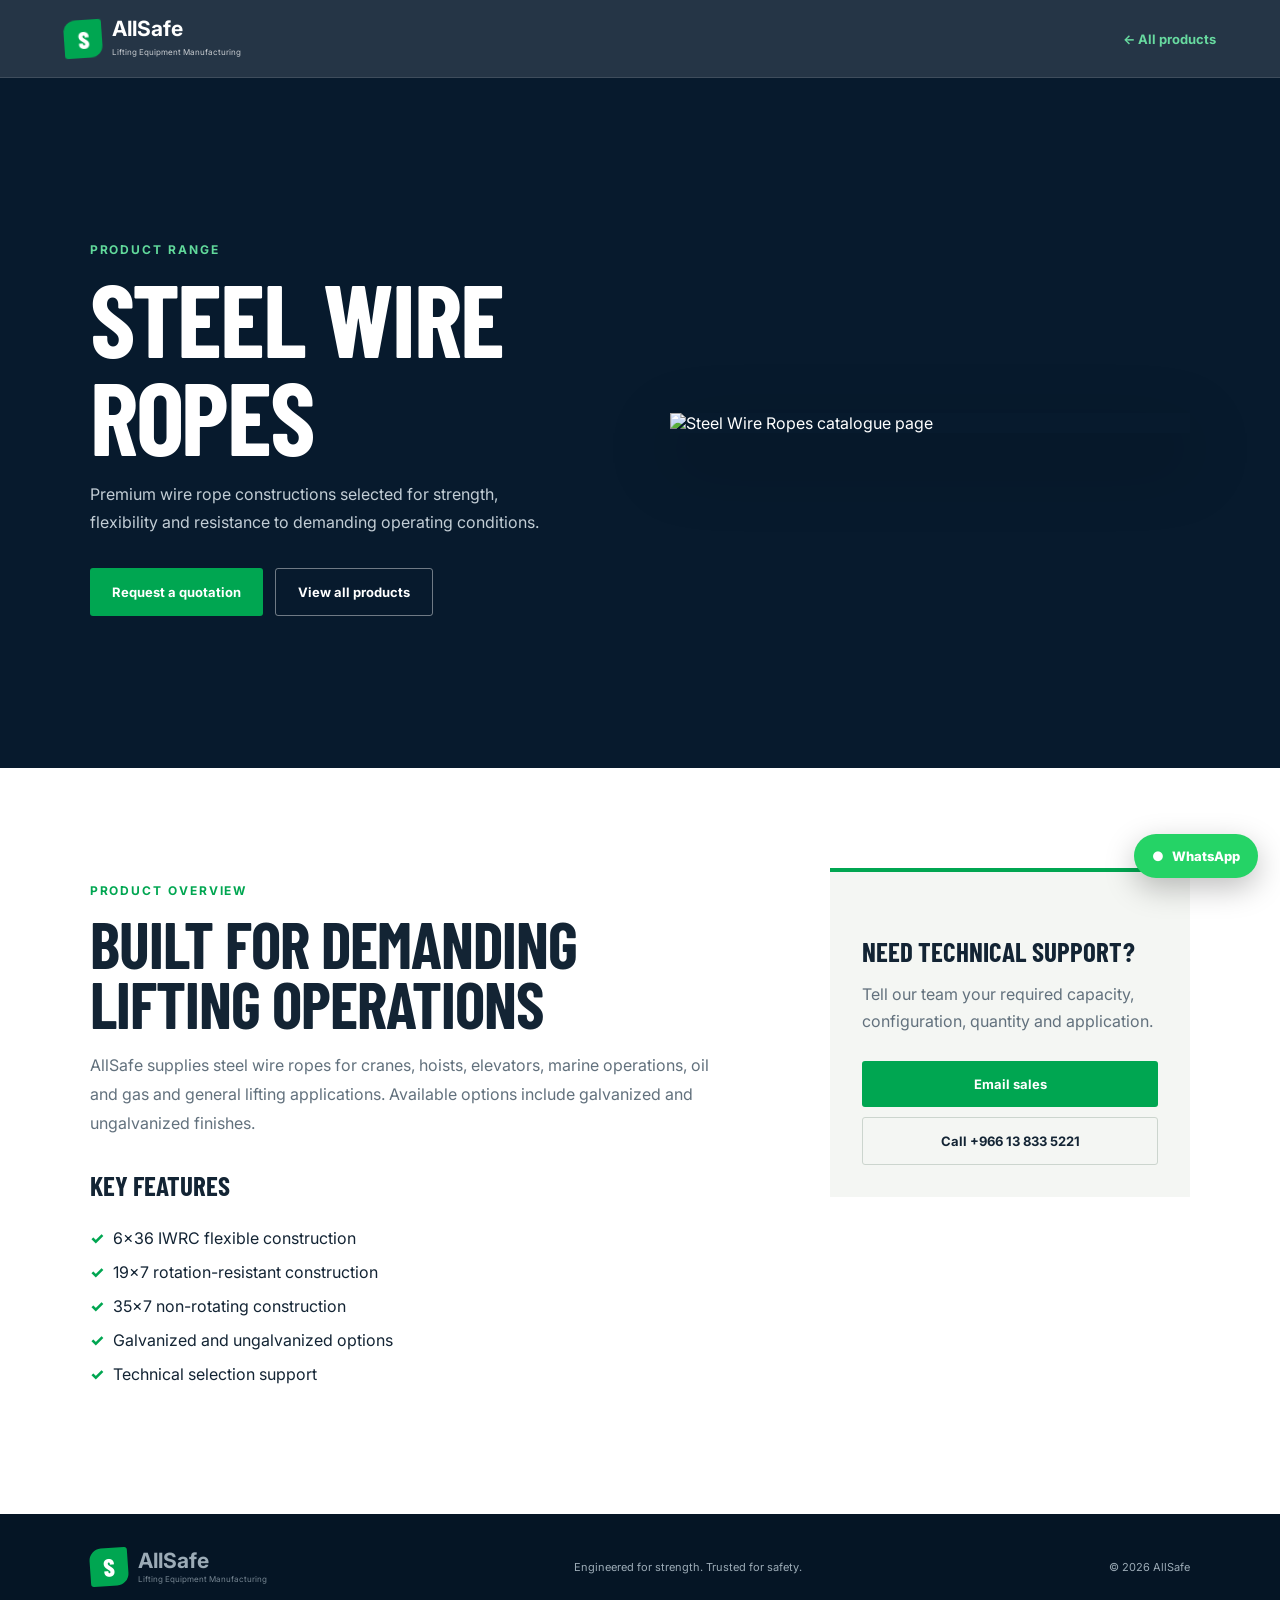
==== product.html @ eb5716b5 "Add files via upload" ====
<!doctype html><html lang="en"><head><meta charset="utf-8"><meta name="viewport" content="width=device-width,initial-scale=1"><meta name="description" content="AllSafe certified lifting equipment product details"><link rel="canonical" href="https://www.allsafefactory.net/product.html"><title>Product | AllSafe</title><link rel="preconnect" href="https://fonts.googleapis.com"><link rel="preconnect" href="https://fonts.gstatic.com" crossorigin><link href="https://fonts.googleapis.com/css2?family=Barlow+Condensed:wght@600;700;800&family=Inter:wght@400;500;600;700&display=swap" rel="stylesheet"><link rel="stylesheet" href="styles.css"><link rel="stylesheet" href="enhancements.css"><link rel="stylesheet" href="product.css"></head><body><header class="site-header"><a class="logo" href="index.html"><span class="logo-mark">S</span><span><b>AllSafe</b><small>Lifting Equipment Manufacturing</small></span></a><a class="back" href="index.html#products">← All products</a></header><main class="detail"><section class="detail-hero"><div><p class="eyebrow">Product range</p><h1 id="title">AllSafe Product</h1><p id="summary"></p><div class="hero-actions"><a class="btn primary" href="index.html#contact">Request a quotation</a><a class="btn ghost" href="index.html#products">View all products</a></div></div><img id="pageImage" alt="AllSafe product catalogue page"></section><section class="detail-body"><div><p class="eyebrow dark">Product overview</p><h2>Built for demanding lifting operations</h2><p id="description"></p><h3>Key features</h3><ul class="ticks" id="features"></ul></div><aside><h3>Need technical support?</h3><p>Tell our team your required capacity, configuration, quantity and application.</p><a class="btn primary" href="mailto:sales@allsafefactory.net">Email sales</a><a class="btn outline" href="tel:+966138335221">Call +966 13 833 5221</a></aside></section></main><footer><a class="logo" href="index.html"><span class="logo-mark">S</span><span><b>AllSafe</b><small>Lifting Equipment Manufacturing</small></span></a><p>Engineered for strength. Trusted for safety.</p><p>© 2026 AllSafe</p></footer><a class="whatsapp" href="https://wa.me/966138335221?text=Hello%20AllSafe%2C%20I%20need%20product%20information." target="_blank" rel="noopener">WhatsApp</a><script src="product.js"></script></body></html>
---- styles.css ----
:root{--navy:#071a2d;--navy2:#0d2941;--green:#00a651;--lime:#8ac441;--ink:#132434;--muted:#62717d;--paper:#f4f6f3;--white:#fff;--display:'Barlow Condensed',sans-serif;--body:Inter,sans-serif}*{box-sizing:border-box}html{scroll-behavior:smooth}body{margin:0;font-family:var(--body);color:var(--ink);background:#fff}button,a{font:inherit}a{text-decoration:none;color:inherit}.site-header{height:78px;padding:0 max(5vw,24px);display:flex;align-items:center;justify-content:space-between;position:fixed;z-index:20;top:0;width:100%;background:rgba(7,26,45,.88);backdrop-filter:blur(12px);color:#fff;border-bottom:1px solid rgba(255,255,255,.12)}.logo{display:flex;align-items:center;gap:10px}.logo-mark{width:38px;height:38px;background:var(--green);color:#fff;display:grid;place-items:center;border-radius:12px 3px;font:800 25px var(--display);transform:rotate(-4deg)}.logo b{font-size:21px;display:block;line-height:1}.logo small{font-size:8px;opacity:.75}.site-header nav{display:flex;align-items:center;gap:28px;font-size:13px;font-weight:600}.site-header nav a:hover{color:#65d99c}.nav-cta{background:var(--green);padding:11px 18px;border-radius:3px}.menu{display:none;background:none;border:0;color:#fff;font-size:25px}.hero{min-height:780px;height:100vh;position:relative;background:var(--navy);display:flex;align-items:center;color:#fff;overflow:hidden}.hero-photo{position:absolute;inset:0;background:url('assets/page-01.jpg') center 35%/cover no-repeat;filter:saturate(.85);transform:scale(1.02)}.hero-shade{position:absolute;inset:0;background:linear-gradient(90deg,rgba(3,16,29,.98) 0%,rgba(4,23,39,.86) 40%,rgba(4,22,38,.26) 77%),linear-gradient(0deg,rgba(2,13,24,.88),transparent 42%)}.hero-content{position:relative;z-index:2;width:min(780px,90%);margin-left:max(8vw,28px);padding-top:30px}.eyebrow{text-transform:uppercase;letter-spacing:.16em;color:#61d99b;font-size:12px;font-weight:700}.eyebrow.dark{color:var(--green)}h1,h2,h3{font-family:var(--display);text-transform:uppercase;margin:0;line-height:.95}h1{font-size:clamp(58px,8vw,112px);letter-spacing:-.02em}h1 em{color:#66dc9c;font-style:normal}h2{font-size:clamp(42px,5vw,70px);letter-spacing:-.015em}.hero-content>p:not(.eyebrow){font-size:18px;line-height:1.7;max-width:600px;color:#d6e0e7}.hero-actions{display:flex;gap:12px;margin-top:32px}.btn{border:0;cursor:pointer;display:inline-flex;align-items:center;justify-content:center;padding:15px 22px;border-radius:3px;font-size:13px;font-weight:700}.primary{background:var(--green);color:#fff}.primary:hover{background:#008f46}.ghost{border:1px solid rgba(255,255,255,.42);color:#fff}.hero-stats{position:absolute;z-index:2;bottom:0;right:0;display:grid;grid-template-columns:repeat(4,1fr);width:min(850px,68%);background:rgba(7,26,45,.88);backdrop-filter:blur(8px)}.hero-stats div{padding:24px;border-left:1px solid rgba(255,255,255,.14)}.hero-stats b{display:block;font:700 28px var(--display);color:#69dfa0}.hero-stats span{font-size:11px;color:#c3cfd7}.section{padding:110px max(7vw,28px)}.intro{display:grid;grid-template-columns:1fr minmax(300px,470px);align-items:center;gap:8vw;background:var(--paper)}.section-copy>p:not(.eyebrow),.section-head>p,.quality-copy>p:not(.eyebrow),.contact-copy>p:not(.eyebrow){line-height:1.75;color:var(--muted);max-width:650px}.ticks{padding:0;display:grid;grid-template-columns:1fr 1fr;gap:14px;list-style:none;margin:30px 0}.ticks li:before{content:'✓';color:var(--green);font-weight:800;margin-right:9px}.text-link{font-weight:700;color:var(--green);font-size:13px}.catalogue-card{background:var(--navy);padding:0;border:0;box-shadow:0 22px 60px rgba(7,26,45,.23);cursor:pointer;position:relative;transform:rotate(1.5deg)}.catalogue-card img{width:100%;display:block}.catalogue-card span{position:absolute;bottom:0;left:0;right:0;padding:15px;background:rgba(7,26,45,.9);color:#fff;font-weight:700}.products{background:#fff}.section-head{display:flex;justify-content:space-between;align-items:end;gap:40px;margin-bottom:50px}.section-head>p{max-width:430px}.product-grid{display:grid;grid-template-columns:repeat(4,1fr);gap:12px}.product{height:430px;position:relative;overflow:hidden;background:var(--navy);color:#fff;display:flex;flex-direction:column;justify-content:space-between;padding:22px}.product:before{content:'';position:absolute;inset:0;background:linear-gradient(0deg,rgba(4,20,35,.98),rgba(4,20,35,.08) 72%),var(--image) top center/cover no-repeat;transition:.5s}.product:hover:before{transform:scale(1.055)}.product>span,.product>div{position:relative}.product>span{font:700 18px var(--display);color:#65dda0}.product h3{font-size:32px}.product p{font-size:12px;line-height:1.55;color:#cbd5db;min-height:55px}.product button{background:none;border:0;color:#65dda0;padding:0;cursor:pointer;font-size:12px;font-weight:700}.quality{background:var(--navy);color:#fff;display:grid;grid-template-columns:minmax(300px,520px) 1fr;gap:8vw;align-items:center}.quality-image{height:610px;overflow:hidden;box-shadow:0 25px 80px rgba(0,0,0,.28)}.quality-image img{width:100%;height:100%;object-fit:cover;object-position:center}.badges{display:grid;grid-template-columns:1fr 1fr;gap:1px;background:rgba(255,255,255,.12);margin:32px 0}.badges div{background:var(--navy2);padding:18px}.badges b,.badges span{display:block}.badges b{color:#65dda0;font-size:13px}.badges span{font-size:10px;color:#afbdc7;margin-top:5px}.clients{background:var(--paper)}.client-list{display:grid;grid-template-columns:repeat(4,1fr);border-top:1px solid #d7ded8;border-left:1px solid #d7ded8}.client-list span{height:100px;display:grid;place-items:center;text-align:center;border-right:1px solid #d7ded8;border-bottom:1px solid #d7ded8;background:#fff;font:700 20px var(--display);color:#273d4e}.contact{display:grid;grid-template-columns:1fr 1fr;gap:9vw;background:#0a2238;color:#fff}.contact-details{display:grid;gap:20px;margin-top:34px}.contact-details a,.contact-details div{font-size:15px;line-height:1.7}.contact-details small{display:block;color:#68daa0;text-transform:uppercase;font-weight:700;letter-spacing:.08em}.enquiry{display:grid;grid-template-columns:1fr 1fr;gap:18px;padding:34px;background:#fff;color:var(--ink)}.enquiry label{font-size:11px;font-weight:700;text-transform:uppercase}.enquiry label:nth-child(4),.enquiry .btn,.form-note{grid-column:1/-1}.enquiry input,.enquiry textarea{width:100%;margin-top:7px;padding:13px;border:1px solid #d8dfda;background:#f7f9f7;outline:none}.enquiry input:focus,.enquiry textarea:focus{border-color:var(--green)}.form-note{margin:0;color:var(--green);font-size:12px}footer{background:#051525;color:#fff;padding:34px max(7vw,28px);display:flex;align-items:center;justify-content:space-between;font-size:11px;color:#9cabb6}dialog{border:0;padding:0;background:transparent;max-width:min(670px,90vw);max-height:92vh}dialog::backdrop{background:rgba(1,10,18,.9);backdrop-filter:blur(5px)}dialog img{display:block;max-height:85vh;max-width:100%;margin:auto}dialog p{margin:0;background:#fff;padding:12px;text-align:center;font-size:11px}.close{position:fixed;top:18px;right:28px;background:#fff;color:var(--navy);border:0;border-radius:50%;width:42px;height:42px;font-size:25px;cursor:pointer}.reveal{opacity:0;transform:translateY(24px);transition:.75s ease}.reveal.visible{opacity:1;transform:none}@media(max-width:1000px){.product-grid{grid-template-columns:repeat(2,1fr)}.site-header nav{display:none;position:absolute;top:78px;left:0;right:0;background:var(--navy);padding:25px;flex-direction:column;align-items:flex-start}.site-header nav.open{display:flex}.menu{display:block}.hero-stats{width:100%}.intro,.quality,.contact{grid-template-columns:1fr}.quality-image{height:500px}.client-list{grid-template-columns:repeat(3,1fr)}}@media(max-width:620px){.site-header{height:68px}.site-header nav{top:68px}.hero{min-height:820px}.hero-content{margin-left:22px}.hero-content>p:not(.eyebrow){font-size:15px}.hero-actions{flex-direction:column;align-items:flex-start}.hero-stats{grid-template-columns:1fr 1fr}.hero-stats div{padding:14px 18px}.hero-stats b{font-size:22px}.section{padding:75px 22px}.section-head{display:block}.ticks{grid-template-columns:1fr}.product-grid{grid-template-columns:1fr}.product{height:390px}.client-list{grid-template-columns:1fr 1fr}.contact{gap:45px}.enquiry{grid-template-columns:1fr;padding:22px}.enquiry label{grid-column:1/-1}footer{flex-direction:column;gap:20px;text-align:center}}
---- enhancements.css ----
.product a{color:#65dda0;padding:0;font-size:12px;font-weight:700}.map{height:420px;background:#ddd}.map iframe{border:0;width:100%;height:100%;display:block}.whatsapp{position:fixed;z-index:18;right:22px;bottom:22px;background:#25d366;color:#fff;padding:14px 18px;border-radius:999px;box-shadow:0 10px 30px rgba(0,0,0,.25);font-weight:800;font-size:13px}.whatsapp:before{content:'●';margin-right:8px}
---- product.css ----
.back{font-size:13px;font-weight:700;color:#68daa0}.detail{padding-top:78px}.detail-hero{min-height:690px;background:var(--navy);color:#fff;padding:70px max(7vw,28px);display:grid;grid-template-columns:1.2fr minmax(310px,520px);gap:8vw;align-items:center}.detail-hero h1{font-size:clamp(60px,8vw,110px)}.detail-hero p:not(.eyebrow){max-width:650px;line-height:1.75;color:#c2cdd5}.detail-hero img{width:100%;max-height:580px;object-fit:cover;object-position:top;box-shadow:0 25px 70px rgba(0,0,0,.3)}.detail-body{padding:100px max(7vw,28px);display:grid;grid-template-columns:1fr 360px;gap:9vw}.detail-body>div>p{line-height:1.8;color:var(--muted)}.detail-body h3{font-size:27px;margin-top:35px}.detail-body .ticks{grid-template-columns:1fr}.detail-body aside{background:var(--paper);padding:32px;align-self:start;border-top:4px solid var(--green)}.detail-body aside p{line-height:1.7;color:var(--muted)}.detail-body aside .btn{width:100%;margin-top:10px}.outline{border:1px solid #ccd5ce;color:var(--ink)}@media(max-width:800px){.detail{padding-top:68px}.detail-hero,.detail-body{grid-template-columns:1fr}.detail-hero{padding-top:55px}.detail-hero img{max-height:none}.detail-body{padding:70px 22px}.detail-body aside{width:100%}}
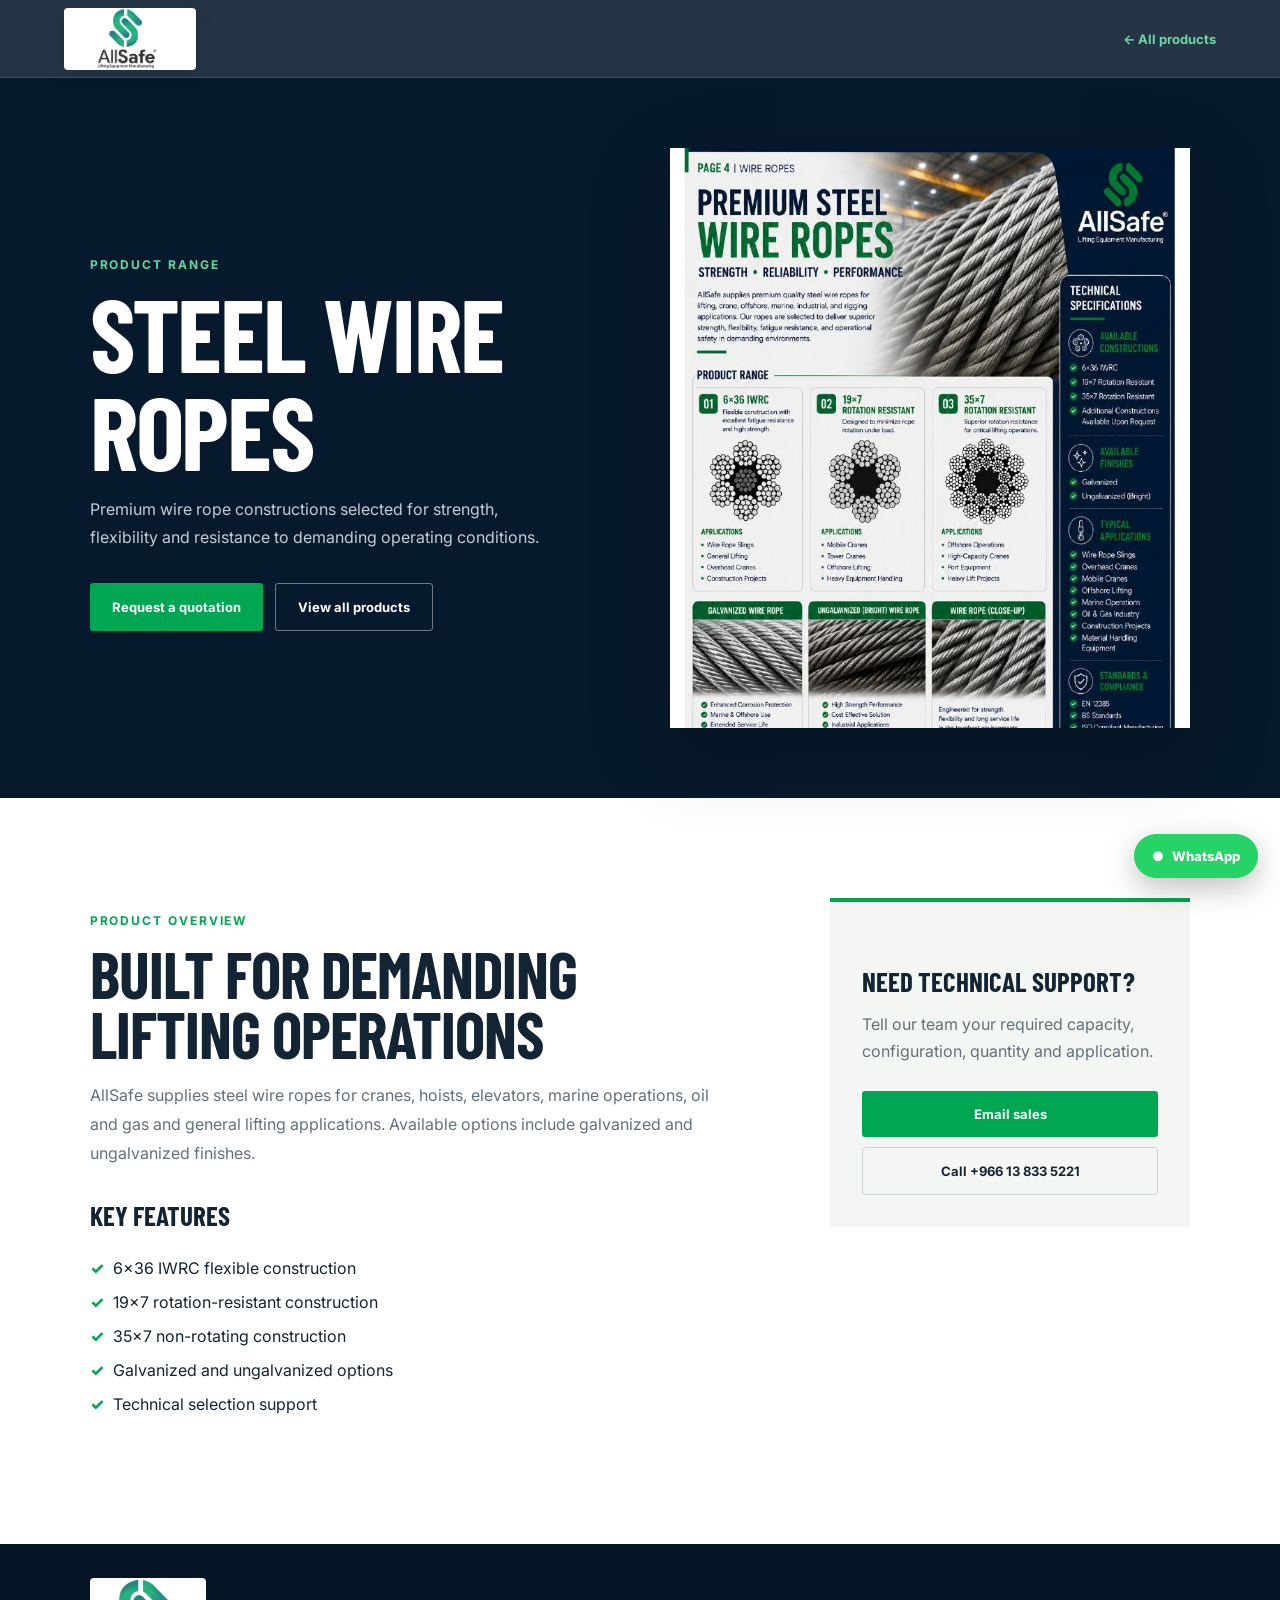
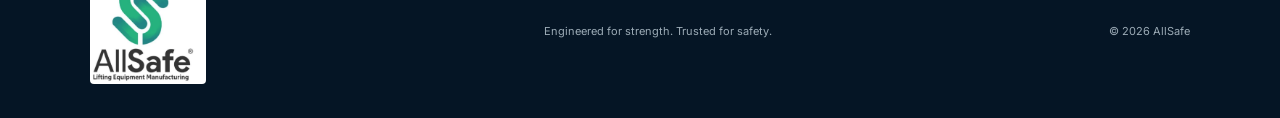
==== commit e8710bc4: "Update product.html replace WhatsApp number" ====
--- a/product.html
+++ b/product.html
@@ -1 +1 @@
-<!doctype html><html lang="en"><head><meta charset="utf-8"><meta name="viewport" content="width=device-width,initial-scale=1"><meta name="description" content="AllSafe certified lifting equipment product details"><link rel="canonical" href="https://www.allsafefactory.net/product.html"><title>Product | AllSafe</title><link rel="preconnect" href="https://fonts.googleapis.com"><link rel="preconnect" href="https://fonts.gstatic.com" crossorigin><link href="https://fonts.googleapis.com/css2?family=Barlow+Condensed:wght@600;700;800&family=Inter:wght@400;500;600;700&display=swap" rel="stylesheet"><link rel="stylesheet" href="styles.css"><link rel="stylesheet" href="enhancements.css"><link rel="stylesheet" href="product.css"></head><body><header class="site-header"><a class="logo" href="index.html"><span class="logo-mark">S</span><span><b>AllSafe</b><small>Lifting Equipment Manufacturing</small></span></a><a class="back" href="index.html#products">← All products</a></header><main class="detail"><section class="detail-hero"><div><p class="eyebrow">Product range</p><h1 id="title">AllSafe Product</h1><p id="summary"></p><div class="hero-actions"><a class="btn primary" href="index.html#contact">Request a quotation</a><a class="btn ghost" href="index.html#products">View all products</a></div></div><img id="pageImage" alt="AllSafe product catalogue page"></section><section class="detail-body"><div><p class="eyebrow dark">Product overview</p><h2>Built for demanding lifting operations</h2><p id="description"></p><h3>Key features</h3><ul class="ticks" id="features"></ul></div><aside><h3>Need technical support?</h3><p>Tell our team your required capacity, configuration, quantity and application.</p><a class="btn primary" href="mailto:sales@allsafefactory.net">Email sales</a><a class="btn outline" href="tel:+966138335221">Call +966 13 833 5221</a></aside></section></main><footer><a class="logo" href="index.html"><span class="logo-mark">S</span><span><b>AllSafe</b><small>Lifting Equipment Manufacturing</small></span></a><p>Engineered for strength. Trusted for safety.</p><p>© 2026 AllSafe</p></footer><a class="whatsapp" href="https://wa.me/966138335221?text=Hello%20AllSafe%2C%20I%20need%20product%20information." target="_blank" rel="noopener">WhatsApp</a><script src="product.js"></script></body></html>
+<!doctype html><html lang="en"><head><meta charset="utf-8"><meta name="viewport" content="width=device-width,initial-scale=1"><meta name="description" content="AllSafe certified lifting equipment product details"><link rel="canonical" href="https://www.allsafefactory.net/product.html"><title>Product | AllSafe</title><link rel="preconnect" href="https://fonts.googleapis.com"><link rel="preconnect" href="https://fonts.gstatic.com" crossorigin><link href="https://fonts.googleapis.com/css2?family=Barlow+Condensed:wght@600;700;800&family=Inter:wght@400;500;600;700&display=swap" rel="stylesheet"><link rel="stylesheet" href="styles.css"><link rel="stylesheet" href="enhancements.css"><link rel="stylesheet" href="product.css"></head><body><header class="site-header"><a class="logo" href="index.html"><span class="logo-mark">S</span><span><b>AllSafe</b><small>Lifting Equipment Manufacturing</small></span></a><a class="back" href="index.html#products">← All products</a></header><main class="detail"><section class="detail-hero"><div><p class="eyebrow">Product range</p><h1 id="title">AllSafe Product</h1><p id="summary"></p><div class="hero-actions"><a class="btn primary" href="index.html#contact">Request a quotation</a><a class="btn ghost" href="index.html#products">View all products</a></div></div><img id="pageImage" alt="AllSafe product catalogue page"></section><section class="detail-body"><div><p class="eyebrow dark">Product overview</p><h2>Built for demanding lifting operations</h2><p id="description"></p><h3>Key features</h3><ul class="ticks" id="features"></ul></div><aside><h3>Need technical support?</h3><p>Tell our team your required capacity, configuration, quantity and application.</p><a class="btn primary" href="mailto:sales@allsafefactory.net">Email sales</a><a class="btn outline" href="tel:+966138335221">Call +966 13 833 5221</a></aside></section></main><footer><a class="logo" href="index.html"><span class="logo-mark">S</span><span><b>AllSafe</b><small>Lifting Equipment Manufacturing</small></span></a><p>Engineered for strength. Trusted for safety.</p><p>© 2026 AllSafe</p></footer><a class="whatsapp" href="https://wa.me/966555040154?text=Hello%20AllSafe%2C%20I%20need%20product%20information." target="_blank" rel="noopener">WhatsApp</a><script src="product.js"></script></body></html>
--- a/enhancements.css
+++ b/enhancements.css
@@ -1 +1 @@
-.product a{color:#65dda0;padding:0;font-size:12px;font-weight:700}.map{height:420px;background:#ddd}.map iframe{border:0;width:100%;height:100%;display:block}.whatsapp{position:fixed;z-index:18;right:22px;bottom:22px;background:#25d366;color:#fff;padding:14px 18px;border-radius:999px;box-shadow:0 10px 30px rgba(0,0,0,.25);font-weight:800;font-size:13px}.whatsapp:before{content:'●';margin-right:8px}
+.product a{color:#65dda0;padding:0;font-size:12px;font-weight:700}.map{height:420px;background:#ddd}.map iframe{border:0;width:100%;height:100%;display:block}.whatsapp{position:fixed;z-index:18;right:22px;bottom:22px;background:#25d366;color:#fff;padding:14px 18px;border-radius:999px;box-shadow:0 10px 30px rgba(0,0,0,.25);font-weight:800;font-size:13px}.whatsapp:before{content:'●';margin-right:8px}.hero-photo{background-image:url('page-01.jpg')}.logo-mark{width:132px;height:62px;background:#fff url('allsafe-logo.png') center/contain no-repeat;color:transparent;border-radius:4px;transform:none;font-size:0;box-shadow:0 4px 16px rgba(0,0,0,.16)}.logo>span:last-child{display:none}footer .logo-mark{width:116px;height:106px;box-shadow:none}@media(max-width:620px){.logo-mark{width:112px;height:56px}footer .logo-mark{width:110px;height:100px}}
